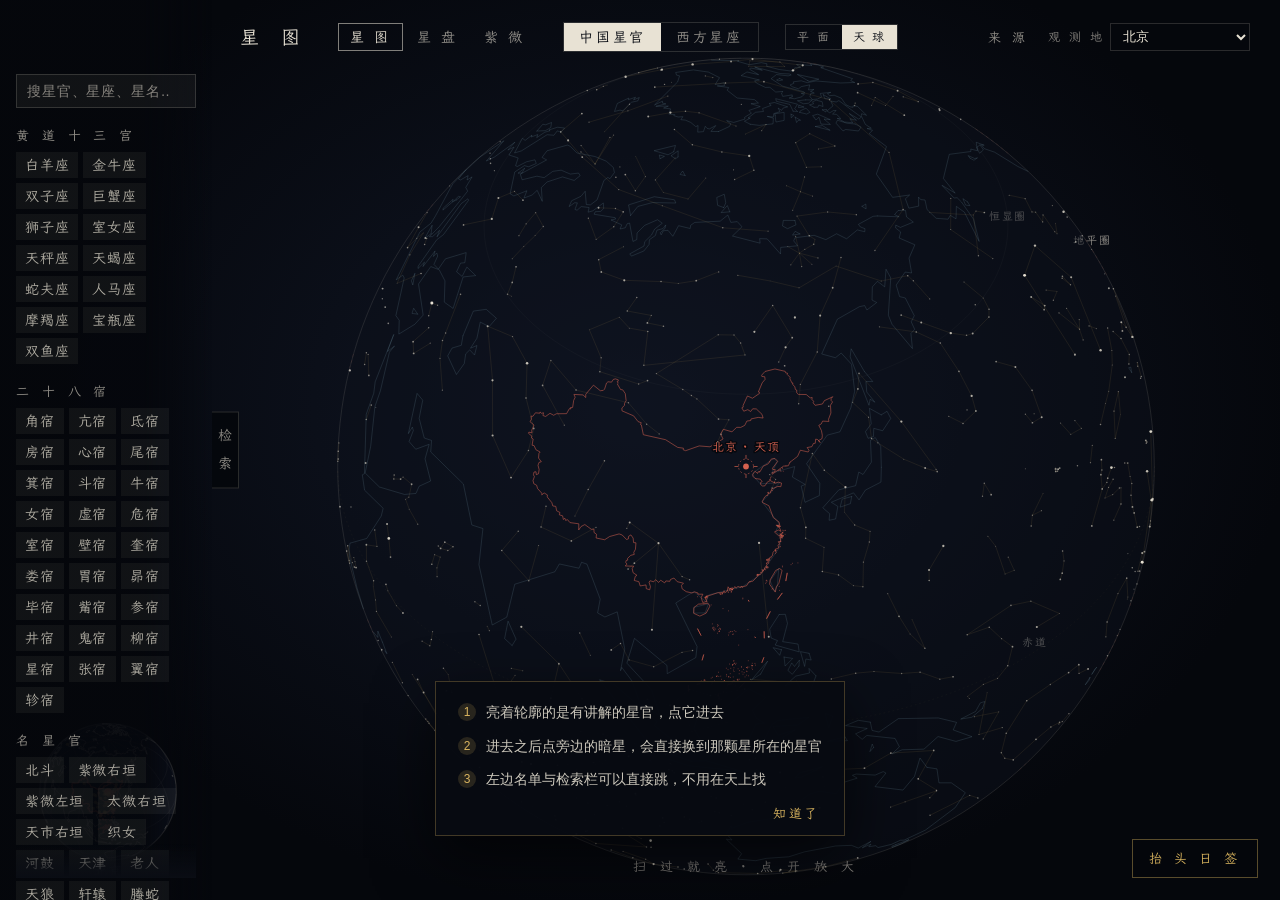
==== web/index.html @ 84e4d6f9 "feat: 天球缩进后可拖着转、扫过就亮、居中、滚动到头看得出来、生辰两页共用 七条反馈，逐条说改了什么、量到了什么。  一、缩进之后拖不动球。 上一版缩进后拖动只平移 viewBox，而球是有边的：" ====
<meta charset="utf-8">
<html lang="zh-Hans">
<meta name="viewport" content="width=device-width,initial-scale=1">
<meta name="description" content="三百零八个中国星官、八十八个西方星座，同一片星空的两种读法。每一官每一座都附考据过的来历，可按观测地筛选。">
<meta name="theme-color" content="#05070c">
<meta property="og:title" content="星图 · 中国星官与西方星座">
<meta property="og:description" content="三百零八个中国星官、八十八个西方星座，同一片星空的两种读法。每一官每一座都附考据过的来历，可按观测地筛选。">
<meta property="og:type" content="website">
<meta property="og:image" content="https://hoongyu.github.io/xingtu/card.png">
<meta name="twitter:card" content="summary_large_image">
<title>星图 · 中国星官</title>
<link rel="stylesheet" href="engine.css?v=c5766704">
<div id="bar">
  <div id="title">星 图</div>
  <!-- 概念星图暂时从导航里撤下（页面与数据都还在，web/concept.html）。
     要放回来：在下面这行 nav 里加回
     <a href="concept.html">概 念</a> —— 就这一处，别的什么都不用动。 -->
<div id="nav"><a href="index.html" class="cur">星 图</a><a href="astro.html">星 盘</a><a href="ziwei.html">紫 微</a></div>
  <div class="seg"></div>
  <div id="where">
    <span id="lost"></span>
    <div id="srcbtn">来 源</div>
    <select id="site"></select>
  </div>
</div>

<aside id="rail" class="scrollend">
  <input id="q" type="search" placeholder="搜星官、星座、星名…" autocomplete="off" spellcheck="false">
  <div id="hits"></div>
  <div id="secs"></div>
</aside>
<div id="railtoggle">检 索</div>

<div id="back"></div>
<div id="src"><div class="box"><div id="srcclose">关</div><h3>来 源 与 授 权</h3><div id="srcbody"></div></div></div>
<svg id="sky"></svg>
<div id="tip"></div>
<div id="card"></div>
<div id="hint">扫 过 就 亮 · 点 开 放 大</div>

<div id="panel">
  <div id="close">关</div>
  <div class="top"><h2 id="pn"></h2><span class="py" id="pp"></span><span class="en" id="pe"></span></div>
  <div class="facts" id="pf"></div>
  <p id="pt"></p>
</div>

<script type="module">
import { mount } from './engine.js?v=65e81b0f';
import { CFG } from './sky.config.js?v=734645ff';
mount(CFG);
</script>
---- web/engine.css ----
/* 告诉浏览器这几页本来就是暗的，别再自动加一层「强制深色」。
   安卓 Chrome 与部分内置浏览器在系统夜间模式下会去反转页面颜色，
   碰上本来就是深底的页面，反出来的是一片糊。声明了它就不插手。 */
:root{
  color-scheme:dark;
  --void:#0a0d14;
  --void-deep:#05070c;
  --ink:#e8e2d4;
  /* 对比度实测过（相对 #05070c 底）：
       --ink        15.60:1
       --ink-dim     6.24:1   次要正文
       --ink-quiet   4.92:1   标签、单位这类三级信息
       --ink-faint   1.40:1   **只能描边，不能当字**
     旧的 --ink-dim 是 .42，只有 3.35:1；更糟的是 --ink-faint 被当文字
     用在十五处，包括脚注与整段说明 —— 那不是「淡」，是看不见。
     反馈原话是「夜间模式很多字看不清」，查下来根本不分白天黑夜。 */
  --ink-dim:rgba(232,226,212,.62);
  --ink-quiet:rgba(232,226,212,.54);
  --ink-faint:rgba(232,226,212,.16);
  --zhu:#d4614f;
  --gold:#d9b45f;
  /* 楷体放在末位兜底。Mac 有 Songti SC、Windows 有 SimSun 的话，
     浏览器根本不会去下这份 woff2 —— 只有前面都没命中时才下载。
     救的是安卓：那上头往往一个中文衬线体都没有，会退到默认无衬线，
     古风感当场没了。紫微那页则把它放在首位，因为那页要的就是楷。 */
  --song:"Songti SC","SimSun","Noto Serif CJK SC","LXGW WenKai Subset",serif;
  --hei:"PingFang SC","Microsoft YaHei","Noto Sans SC",sans-serif;
  --kai:"LXGW WenKai Subset","Kaiti SC","KaiTi","STKaiti",serif;
  --ease:cubic-bezier(.22,.92,.24,1);
}
*{box-sizing:border-box;margin:0;padding:0}
/* 霞鹜文楷，SIL OFL 授权，已裁到只剩本站用到的 2207 个字符（480 KB，
   源字体的 1.9%）。swap：字还没到时先用系统字显示，别让文字空着。 */
@font-face{
  font-family:"LXGW WenKai Subset";
  src:url('./wenkai-subset.woff2?v=c52773fa') format('woff2');
  font-weight:400;font-style:normal;font-display:swap;
}

html,body{height:100%;overflow:hidden}
body{
  background:var(--void-deep);color:var(--ink);font-family:var(--hei);
  background-image:radial-gradient(ellipse at 50% 45%,#111726 0%,#05070c 72%);
}
#sky{display:block;width:100vw;height:100vh;cursor:grab}
#sky.zoomed{cursor:default}

/* ── 星点 ───────────────────────────────────────── */
/* 亮度写在 --o 上。以前这条只由 @keyframes tw 消费，等于「不闪的星
   就没有亮度」—— 现在只有最亮的两百多颗在闪，其余的必须在这里拿到
   自己的亮度，否则会齐刷刷全亮成一片。 */
.star{fill:var(--ink);opacity:var(--o,1);transition:fill .5s ease}
.star.twinkle{animation:tw var(--dur) ease-in-out infinite;animation-delay:var(--del)}
@keyframes tw{
  0%,100%{opacity:var(--o)}
  50%    {opacity:calc(var(--o) * .38)}
}
.hit{fill:transparent;cursor:pointer}

/* ── 连线：三种状态 ─────────────────────────────
   静默（有讲解的星官常驻一道极淡轮廓，各自错相位缓慢呼吸）、
   悬停（整组亮起并加快闪动）、点开（逐段生长）。
   dashoffset 默认 0：只有要播生长动画时才由 .armed 拉回起点，
   否则轮廓被 dash 遮掉，全天图上什么都看不见。
   下面三条的先后顺序就是优先级，别调换。 */
.link{
  fill:none;stroke:var(--gold);stroke-width:.9;stroke-linecap:round;
  stroke-linejoin:round;opacity:0;
  stroke-dasharray:var(--len);stroke-dashoffset:0;
}
.link.lore{
  opacity:var(--rest);
  animation-name:breathe;animation-duration:var(--bdur);
  animation-timing-function:ease-in-out;animation-delay:var(--bdel);
  animation-iteration-count:infinite;
}
@keyframes breathe{
  0%,100%{opacity:calc(var(--rest) * .42)}
  50%    {opacity:var(--rest)}
}
.link.lit{
  stroke-width:1.25;
  animation-name:pulse;animation-duration:1.05s;animation-delay:0s;
  animation-timing-function:ease-in-out;animation-iteration-count:infinite;
}
@keyframes pulse{
  0%,100%{opacity:.38}
  50%    {opacity:.95}
}
.link.armed{stroke-dashoffset:var(--len);animation-name:none}
.link.draw{
  opacity:.85;animation-name:none;
  transition:stroke-dashoffset var(--grow) var(--ease) var(--wait),opacity .3s ease var(--wait);
  stroke-dashoffset:0;
}
/* 悬停命中：一条透明粗线盖住整组折线，比逐点找近星可靠得多 */
.linkhit{
  fill:none;stroke:transparent;stroke-width:11;pointer-events:stroke;cursor:pointer;
  stroke-linecap:round;stroke-linejoin:round;   /* 默认 butt 端帽会漏掉折线首尾那一点 */
}

/* 星官被选中时，成员星点亮 */
.star.member{fill:var(--gold)}
.star.dimmed{opacity:.16 !important;animation:none}   /* 要能被看见并点中，才谈得上「点旁边的星跳过去」 */
.link.other{opacity:0 !important}

/* ── 星座插画 ───────────────────────────────────
   插画自带三颗锚星的像素坐标，三对「像素↔星位」定一个仿射变换，
   所以它跟星点的咬合是算出来的，不是摆出来的。
   高斯模糊走天球单位，于是越放大光晕越柔。*/
.fig{opacity:0;transition:opacity .9s var(--ease);pointer-events:none}
.fig.on{opacity:1}

/* ── 规（恒显圈 / 赤道 / 外规）─────────────────── */
.gui{fill:none;stroke:var(--ink-faint);stroke-width:.6}
.gui.equator{stroke:rgba(217,180,95,.22);stroke-dasharray:3 5}
.gui.horizon{stroke:rgba(201,80,63,.34);stroke-width:.9}
/* 图上的文字一律 calc(Npx * var(--sfs))：--sfs 由 engine.js 在每次
   viewBox 变化时写入，等于当前缩放的倒数，所以屏幕上的字号恒定。
   缺省 2.2 是全天图那一档的值，脚本还没跑时不至于小得看不见。 */
.gui-label{
  font-family:var(--song);font-size:calc(11px * var(--sfs,2.2));
  fill:var(--ink-dim);letter-spacing:.16em;
}

/* ── 星官名 ─────────────────────────────────────── */
.gname{
  font-family:var(--song);font-size:calc(14px * var(--sfs,2.2));
  fill:var(--ink);opacity:0;pointer-events:none;
  transition:opacity .55s ease;letter-spacing:.14em;
}
.gname.lit{opacity:.85}
/* 只有显出来的名字才接收鼠标，否则会被满屏不可见的文字误触 */
.gname.show{opacity:.92;pointer-events:auto;cursor:help}

/* ── 讲解面板 ───────────────────────────────────── */
#panel{
  position:fixed;left:0;right:0;bottom:0;padding:26px 30px 30px;
  background:linear-gradient(to top,rgba(5,7,12,.97) 55%,transparent);
  transform:translateY(101%);transition:transform .68s var(--ease);
  pointer-events:none;
}
#panel.show{transform:translateY(0);pointer-events:auto}
#panel .top{display:flex;align-items:baseline;gap:14px;flex-wrap:wrap;margin-bottom:12px}
#panel h2{font-family:var(--song);font-size:33px;font-weight:400;letter-spacing:.2em}
#panel .py{font-size:12.5px;color:var(--ink-dim);letter-spacing:.24em}
#panel .en{font-size:13.5px;color:var(--ink-dim);font-style:italic}
#panel .facts{display:flex;gap:22px;flex-wrap:wrap;font-size:13px;color:var(--ink-dim);margin-bottom:14px}
#panel .facts b{color:var(--gold);font-weight:500;font-variant-numeric:tabular-nums}
#panel p{font-size:15.5px;line-height:2;max-width:62ch;color:rgba(232,226,212,.86)}
#panel .todo{color:var(--ink-dim);font-style:italic}
#close{
  position:absolute;right:30px;top:26px;font-family:var(--song);font-size:13.5px;
  letter-spacing:.28em;color:var(--zhu);cursor:pointer;
  transition:transform .35s var(--ease)
}
#close:hover{transform:scale(1.12)}

/* ── 后退键 ─────────────────────────────────────
   右上角那个「关」太轻，点进去之后需要一个一眼看得见的出口。
   位置跟着检索栏收放走，不然会被压在栏底下。 */
#back{
  position:fixed;top:72px;left:32px;z-index:32;
  font-family:var(--song);font-size:14.5px;letter-spacing:.2em;
  color:var(--gold);background:rgba(5,7,12,.92);
  border:1px solid rgba(217,180,95,.42);padding:9px 17px;cursor:pointer;
  opacity:0;transform:translateX(-14px);pointer-events:none;
  transition:opacity .42s var(--ease),transform .42s var(--ease),
             background .25s ease,color .25s ease,left .5s var(--ease);
}
body:not(.rail-off) #back{left:244px}
body.open #back{opacity:1;transform:translateX(0);pointer-events:auto}
#back:hover{background:var(--gold);color:var(--void);border-color:var(--gold)}

/* ── 单星悬停卡 ─────────────────────────────────── */
#tip{
  position:fixed;z-index:40;pointer-events:none;opacity:0;
  transform:translate(-50%,-136%);transition:opacity .16s ease;
  background:rgba(10,13,20,.95);border:1px solid rgba(232,226,212,.14);
  padding:10px 14px;font-size:12.5px;line-height:1.9;min-width:150px;
  box-shadow:0 12px 40px rgba(0,0,0,.6);
}
#tip.on{opacity:1}
#tip .nm{font-family:var(--song);font-size:16.5px;letter-spacing:.1em;margin-bottom:5px}
#tip .k{color:var(--ink-dim);letter-spacing:.08em}
#tip .v{float:right;margin-left:20px;font-variant-numeric:tabular-nums;color:var(--gold)}
#tip .warn{color:var(--zhu);margin-top:5px;font-size:12px;letter-spacing:.06em}
#tip .note{color:rgba(232,226,212,.72);margin-top:8px;font-size:13px;
  line-height:1.8;max-width:250px;letter-spacing:.02em;
  border-top:1px solid rgba(232,226,212,.1);padding-top:7px}

/* ── 星官悬停卡：名字 + 一句来历 + 缩略图 ────────── */
#card{
  position:fixed;z-index:45;pointer-events:none;opacity:0;
  transform:translate(-50%,-116%);transition:opacity .18s ease;
  background:rgba(10,13,20,.96);border:1px solid rgba(217,180,95,.24);
  padding:13px 16px 14px;width:296px;
  box-shadow:0 14px 46px rgba(0,0,0,.66);
}
#card.on{opacity:1}
#card .hd{display:flex;align-items:center;gap:12px;margin-bottom:9px}
#card .mini{flex:none;width:54px;height:54px}
#card .mini path{fill:none;stroke:var(--gold);stroke-width:1.3;opacity:.9;
  stroke-linecap:round;stroke-linejoin:round}
#card .mini circle{fill:var(--ink)}
#card .cn{font-family:var(--song);font-size:20px;letter-spacing:.12em;line-height:1.3}
#card .ce{font-size:12px;color:var(--ink-dim);letter-spacing:.12em;margin-top:4px}
#card .cb{font-size:13.5px;line-height:1.9;color:rgba(232,226,212,.82)}
#card .cb.todo{color:var(--ink-dim);font-style:italic}

/* ── 左侧检索栏 ─────────────────────────────────── */
#rail{
  position:fixed;left:0;top:0;bottom:0;width:212px;z-index:30;
  background:linear-gradient(to right,rgba(5,7,12,.94) 68%,rgba(5,7,12,0));
  padding:74px 16px 22px;overflow-y:auto;overscroll-behavior:contain;
  transition:transform .5s var(--ease);
  scrollbar-width:thin;scrollbar-color:rgba(232,226,212,.16) transparent;
}
#rail::-webkit-scrollbar{width:5px}
#rail::-webkit-scrollbar-thumb{background:rgba(232,226,212,.16)}
body.rail-off #rail{transform:translateX(-100%)}
#railtoggle{
  position:fixed;left:0;top:50%;z-index:31;transform:translateY(-50%);
  writing-mode:vertical-rl;font-family:var(--song);font-size:13.5px;
  letter-spacing:.34em;color:var(--ink-dim);background:rgba(5,7,12,.9);
  border:1px solid var(--ink-faint);border-left:none;padding:14px 5px;
  cursor:pointer;transition:color .3s ease,left .5s var(--ease);
}
#railtoggle:hover{color:var(--gold)}
body:not(.rail-off) #railtoggle{left:212px}

#q{
  width:100%;background:rgba(232,226,212,.05);border:1px solid var(--ink-faint);
  color:var(--ink);font-family:var(--hei);font-size:14px;padding:8px 10px;
  letter-spacing:.06em;outline:none;transition:border-color .3s ease;
}
#q:focus{border-color:rgba(217,180,95,.5)}
#q::placeholder{color:var(--ink-quiet)}

.railsec{margin-top:20px}
.railsec h3{
  font-family:var(--song);font-size:13px;font-weight:400;letter-spacing:.3em;
  color:var(--ink-dim);margin-bottom:9px;
}
.chips{display:flex;flex-wrap:wrap;gap:5px}
.chip{
  font-family:var(--song);font-size:13.5px;letter-spacing:.06em;
  color:rgba(232,226,212,.74);background:rgba(232,226,212,.05);
  border:1px solid transparent;padding:4px 8px;cursor:pointer;
  transition:color .22s ease,background .22s ease,border-color .22s ease;
}
.chip:hover{color:var(--void);background:var(--gold);border-color:var(--gold)}
.chip.cur{color:var(--gold);border-color:rgba(217,180,95,.45)}

#hits{margin-top:12px}
#hits .hit-row{
  display:flex;align-items:baseline;gap:8px;padding:6px 8px;cursor:pointer;
  border-left:2px solid transparent;transition:background .2s ease,border-color .2s ease;
}
#hits .hit-row:hover,#hits .hit-row.sel{background:rgba(232,226,212,.07);border-left-color:var(--gold)}
#hits .hn{font-family:var(--song);font-size:15px;letter-spacing:.06em}
#hits .hm{font-size:12px;color:var(--ink-dim);letter-spacing:.1em;margin-left:auto}
#hits .hw{font-size:12px;color:var(--ink-dim)}
#hits .none{font-size:13px;color:var(--ink-dim);padding:8px;font-style:italic}

/* ── 页间导航 ───────────────────────────────────── */
#nav{display:flex;gap:2px;margin-left:4px}
#nav a{
  font-family:var(--song);font-size:13.5px;letter-spacing:.2em;
  color:var(--ink-dim);text-decoration:none;padding:5px 11px;
  border:1px solid transparent;transition:color .3s ease,border-color .3s ease;
}
#nav a:hover{color:var(--gold)}
#nav a.cur{color:var(--ink);border-color:var(--ink-quiet)}

/* ── 来源面板 ───────────────────────────────────
   不是装饰。Free Art License 第 2.2 条要求分发时署名并指明原件出处，
   CC BY / CC BY-SA 同样要求署名。这一层是履行义务的地方，别删。 */
#srcbtn{
  font-family:var(--song);font-size:12.5px;letter-spacing:.24em;
  color:var(--ink-dim);cursor:pointer;padding:5px 9px;
  border:1px solid transparent;transition:color .3s ease,border-color .3s ease;
}
#srcbtn:hover{color:var(--gold);border-color:rgba(217,180,95,.35)}
#src{
  position:fixed;inset:0;z-index:60;display:flex;align-items:center;
  justify-content:center;background:rgba(3,5,9,.82);
  opacity:0;pointer-events:none;transition:opacity .35s var(--ease);
}
#src.on{opacity:1;pointer-events:auto}
#src .box{
  background:#080b12;border:1px solid rgba(232,226,212,.14);
  max-width:640px;max-height:82vh;overflow-y:auto;padding:34px 38px 30px;
  transform:translateY(14px);transition:transform .35s var(--ease);
  box-shadow:0 30px 90px rgba(0,0,0,.7);
}
#src.on .box{transform:translateY(0)}
#src h3{
  font-family:var(--song);font-size:19px;font-weight:400;letter-spacing:.28em;
  margin-bottom:18px;color:var(--ink);
}
#src h4{
  font-family:var(--song);font-size:14px;font-weight:400;letter-spacing:.2em;
  color:var(--gold);margin:18px 0 6px;
}
#src p{font-size:14px;line-height:1.95;color:rgba(232,226,212,.78);margin-bottom:8px}
#src a{color:var(--gold);text-decoration:none;border-bottom:1px solid rgba(217,180,95,.3)}
#src a:hover{border-bottom-color:var(--gold)}
#src .fine{font-size:13px;color:var(--ink-dim);line-height:1.9;margin-top:16px}
#srcclose{
  position:absolute;right:26px;top:22px;font-family:var(--song);font-size:13.5px;
  letter-spacing:.28em;color:var(--zhu);cursor:pointer;
}

/* ── 顶部控制 ───────────────────────────────────── */
#bar{
  position:fixed;top:0;left:0;right:0;padding:22px 30px;display:flex;
  transition:padding-left .5s var(--ease);
  align-items:center;gap:26px;pointer-events:none;
}
#bar>*{pointer-events:auto}
#title{font-family:var(--song);font-size:19px;letter-spacing:.4em}
.seg{display:flex;border:1px solid var(--ink-faint)}
.seg button{
  background:none;border:none;color:var(--ink-dim);font-family:var(--song);
  font-size:13.5px;letter-spacing:.2em;padding:6px 15px;cursor:pointer;
  transition:color .3s ease,background .3s ease;
}
.seg button.on{color:var(--void);background:var(--ink)}
#where{
  margin-left:auto;font-size:12.5px;color:var(--ink-dim);letter-spacing:.1em;
  display:flex;align-items:center;gap:10px;
}
/* ── 日签 ─────────────────────────────────────────
   入口摆在右下角，跟左下角的小地球对称。卡本身是 canvas 画的
   （card.js），这里只管遮罩与那张图 —— 图必须是 <img>，
   微信里长按 canvas 存不下来，长按 img 可以。 */
#dailybtn{
  position:fixed;right:22px;bottom:22px;z-index:31;cursor:pointer;
  font-family:var(--song);font-size:13px;letter-spacing:.28em;
  color:var(--gold);background:rgba(5,7,12,.9);
  border:1px solid rgba(217,180,95,.4);padding:11px 16px;
  transition:background .25s ease,color .25s ease;
}
#dailybtn:hover{background:var(--gold);color:var(--void)}
#cardbox{
  position:fixed;inset:0;z-index:70;display:none;
  background:rgba(3,5,9,.93);overflow-y:auto;
  padding:34px 18px calc(34px + env(safe-area-inset-bottom));
}
#cardbox.on{display:block}
.cbin{max-width:460px;margin:0 auto;position:relative}
.cbin h3{font-family:var(--song);font-size:15px;letter-spacing:.34em;
  color:var(--gold);text-align:center;margin-bottom:18px}
#cardclose{position:absolute;right:0;top:-6px;font-family:var(--song);
  font-size:14px;letter-spacing:.28em;color:var(--zhu);cursor:pointer;padding:4px 8px}
.cardimg{display:block;width:100%;height:auto;box-shadow:0 18px 60px rgba(0,0,0,.7)}

/* 生辰旁边那个「忘 掉」。存着才出现 —— 没存过就不该有这个字，
   它一出现就等于在说「这儿记了东西」。 */
.forget{background:none;border:1px solid rgba(201,80,63,.5);color:var(--zhu);
  font-family:var(--song);font-size:11px;letter-spacing:.2em;
  padding:3px 9px 3px 12px;margin-left:10px;cursor:pointer;vertical-align:middle}
.forget:hover{background:rgba(201,80,63,.14)}

/* ── 滚到头了没有 ────────────────────────────────
   两端各一道渐隐，只在**那个方向还有内容**时才画。
   用 ::before/::after 贴在滚动容器上（sticky 才跟得住滚动），
   不用 mask-image —— mask 会把内容本身也吃掉一截，
   而这里要的是「上面还压着东西」的感觉，不是把字擦淡。 */
.scrollend{position:relative}
.scrollend::before,.scrollend::after{
  content:'';position:sticky;left:0;display:block;height:34px;
  pointer-events:none;opacity:0;transition:opacity .22s ease;z-index:2;
}
.scrollend::before{top:0;margin-bottom:-34px;
  background:linear-gradient(to bottom,var(--void),transparent)}
.scrollend::after{bottom:0;margin-top:-34px;
  background:linear-gradient(to top,var(--void),transparent)}
.scrollend.more-up::before,.scrollend.more-down::after{opacity:1}

/* ── 拨时刻 ───────────────────────────────────────
   卡有两副面孔：拖的时候是 canvas（重画一次两毫秒，跟得上手），
   停下来换成 <img>（微信里存图靠长按图片，canvas 长按不出菜单）。
   两者同一个长宽比，所以直接换 display，版面不跳。 */
.cardwrap{position:relative}
.cardwrap .cardlive{display:none;width:100%;height:auto;
  box-shadow:0 18px 60px rgba(0,0,0,.7)}
.cardwrap.live .cardlive{display:block}
.cardwrap.live .cardimg{display:none}

.cardaxis{margin-top:14px}
.cardrng{-webkit-appearance:none;appearance:none;display:block;width:100%;
  height:26px;background:transparent;cursor:pointer}
.cardrng:focus-visible{outline:1px solid var(--gold);outline-offset:4px}
.cardrng::-webkit-slider-runnable-track{height:1px;background:rgba(232,226,212,.28)}
.cardrng::-moz-range-track{height:1px;background:rgba(232,226,212,.28)}
/* 拇指做成一枚小方印，跟卡上那枚朱印同一个语言，不用圆钮 */
.cardrng::-webkit-slider-thumb{-webkit-appearance:none;appearance:none;
  width:13px;height:13px;margin-top:-6px;background:var(--gold);
  border:none;border-radius:0;transform:rotate(45deg)}
.cardrng::-moz-range-thumb{width:13px;height:13px;background:var(--gold);
  border:none;border-radius:0}
.cardmark{display:flex;align-items:baseline;justify-content:space-between;
  gap:12px;margin-top:2px;min-height:20px}
.cardmark .cm{font-family:var(--song);font-size:13px;letter-spacing:.16em;
  color:var(--ink-dim)}
.cmhome{background:none;border:none;padding:0;cursor:pointer;
  font-family:var(--song);font-size:12px;letter-spacing:.2em;color:var(--gold)}
.cmhome[hidden]{display:none}

.cardbar{display:flex;align-items:center;gap:14px;margin-top:16px;justify-content:center}
.cardsave{font-family:var(--song);font-size:14px;letter-spacing:.3em;
  color:var(--void);background:var(--gold);padding:11px 26px;text-decoration:none}
.cardtip{font-size:12px;color:var(--ink-quiet)}
#cardwait{text-align:center;color:var(--ink-dim);font-size:14px;padding:60px 0;
  font-family:var(--song);letter-spacing:.2em}
@media (max-width:820px){
  #dailybtn{right:12px;bottom:calc(66px + env(safe-area-inset-bottom));font-size:13px}
}

/* ── 小地球 ───────────────────────────────────────
   天球回答「你头顶上是什么」，它回答「你站在哪」。
   只在天球模式下出现，摆在左下角，不挡盘面。 */
#earth{
  position:fixed;left:22px;bottom:22px;width:172px;height:172px;
  z-index:12;display:none;pointer-events:none;
}
body.sphere #earth{display:block}
/* 拖动时不压暗：它现在正是要看的那样东西 */
body.spinning #earth{opacity:1}
.eball{fill:rgba(18,26,42,.72);stroke:none}
.egrat{fill:none;stroke:rgba(232,226,212,.13);stroke-width:.7}
.ecoast{fill:none;stroke:rgba(232,226,212,.42);stroke-width:.9;
  stroke-linejoin:round;stroke-linecap:round}
.espot{fill:rgba(217,180,95,.5)}
.ehere{fill:var(--zhu)}
.ehalo{fill:none;stroke:var(--zhu);stroke-width:1;opacity:.6}
.elimb{fill:none;stroke:rgba(232,226,212,.28);stroke-width:1}
.elabel{font-family:var(--song);font-size:13px;fill:var(--ink-dim);
  text-anchor:middle;letter-spacing:.1em}
@media (max-width:820px){
  #earth{width:118px;height:118px;left:12px;
    bottom:calc(62px + env(safe-area-inset-bottom))}
}

/* ── 地影：天球上那层地 ───────────────────────────
   跟星点刻意分开：星与星官是金的实线，这一层是青灰的细线，
   中国疆域走朱色，十二州是朱点带名。
   一眼分得出上面那层是天、底下那层是地。 */
.skland{fill:none;stroke:rgba(126,166,182,.34);stroke-width:.9;
  stroke-linejoin:round;stroke-linecap:round;pointer-events:none}
.skchina{fill:none;stroke:rgba(212,97,79,.62);stroke-width:1.5;
  stroke-linejoin:round;stroke-linecap:round;pointer-events:none}
/* 小地球上的中国疆域，同一套颜色 */
.echina{fill:none;stroke:rgba(212,97,79,.8);stroke-width:1.1;
  stroke-linejoin:round;stroke-linecap:round}

/* 天顶标记。球面模式下它永远在正中 —— 球就是绕着它转的。 */
.zenith circle,.zenith line{fill:none;stroke:var(--zhu);stroke-width:1.2}
.zenith circle:first-child{fill:var(--zhu);stroke:none}
.zenith .zring{stroke-dasharray:3 4;opacity:.8}
.zenith .zlabel{
  font-family:var(--song);font-size:calc(12px * var(--sfs,2.2));
  fill:var(--zhu);text-anchor:middle;letter-spacing:.1em;
  paint-order:stroke;stroke:rgba(5,7,12,.85);stroke-width:calc(3px * var(--sfs,2.2));
}
/* 地平圈：那座城此刻真正的「看得见到此为止」，跟外规不是一回事 */
.gui.zenring{stroke:rgba(212,97,79,.42);stroke-dasharray:6 5;fill:none}

/* ── 平面／天球 ───────────────────────────────────
   拖动时盖上去的那张 canvas。它只在拖的那几百毫秒里存在感 ——
   松手就换回 SVG，交互（点、悬停、名字）全在 SVG 那边。 */
#spin{
  position:fixed;inset:0;z-index:1;display:none;pointer-events:none;
}
body.spinning #spin{display:block}
body.spinning #sky{visibility:hidden}
/* touch-action 必须关掉，否则手机上一拖是页面在滚，不是图在动 ——
   pointermove 收得到事件，但浏览器已经把它当成滚动手势接管了。 */
#sky.zoomed{cursor:grab;touch-action:none}
body.sphere #sky{touch-action:none}
body.panning #sky.zoomed{cursor:grabbing}
body.sphere #sky{cursor:grab}
body.sphere.spinning #sky{cursor:grabbing}
/* 球的边缘：不是天上的圈，是「这个球到此为止」，所以比三规更淡 */
.gui.limb{fill:rgba(12,16,26,.5);stroke:rgba(232,226,212,.20);stroke-width:1}
.viewseg{margin-right:2px}
.viewseg button{font-size:12px;padding:5px 11px;letter-spacing:.16em}

.sitelab{font-family:var(--song);font-size:12px;letter-spacing:.2em;
  color:var(--ink-quiet);margin-right:-4px}
#where select{
  background:none;border:1px solid var(--ink-faint);color:var(--ink);
  font-family:var(--hei);font-size:12.5px;padding:5px 8px;cursor:pointer;
}
#where select option{background:#0a0d14}
#hint{
  position:fixed;left:0;right:0;bottom:26px;text-align:center;
  font-family:var(--song);font-size:12.5px;letter-spacing:.36em;color:var(--ink-quiet);
  transition:opacity .4s ease;pointer-events:none;
}
body:not(.rail-off) #bar{padding-left:240px}
body:not(.rail-off) #panel{padding-left:242px}
body:not(.rail-off) #hint{padding-left:212px}
#panel,#hint{transition:padding-left .5s var(--ease)}
body.open #hint{opacity:0}

/* ══ 手机 ══════════════════════════════════════════
   桌面版整套是「鼠标 + 宽屏」的假设：侧栏 212px 推开正文、
   顶栏一行排开、提示卡跟着指针走。这三条在 375px 上全不成立 ——
   实测侧栏占屏 57%，顶栏内容 692px 溢出到屏外（「来源」按钮
   落在 x=589，够不着），提示卡出现在手指底下自己挡自己。

   所以这一层不是「缩小一点」，是换一套摆法：
   侧栏改成默认收起的浮层，控制键沉到拇指够得着的底部，
   提示卡钉在屏幕下沿而不是跟手指。 */
@media (max-width: 820px){
  /* 手机浏览器的地址栏会吃掉 vh。dvh 跟着可视区变。 */
  #sky{height:100dvh}

  /* 侧栏改浮层：不再推开正文，盖上去，外面点一下就收 */
  #rail{
    width:min(300px,84vw);padding:64px 16px calc(22px + env(safe-area-inset-bottom));
    background:rgba(5,7,12,.97);border-right:1px solid rgba(232,226,212,.1);
    box-shadow:14px 0 40px rgba(0,0,0,.5);
  }
  body:not(.rail-off)::before{
    content:'';position:fixed;inset:0;z-index:29;background:rgba(3,5,9,.55);
  }
  /* 浮层不推正文，那些让位的内边距全部取消 */
  body:not(.rail-off) #bar,
  body:not(.rail-off) #panel,
  body:not(.rail-off) #hint{padding-left:14px}
  body:not(.rail-off) #back{left:12px}
  body:not(.rail-off) #railtoggle{left:12px}

  /* 控制键沉到底部。竖排小条在手机上又难认又难点，改成横排方块，
     高度按 44px 走 —— 那是拇指点得准的下限。 */
  #railtoggle{
    left:12px;bottom:calc(14px + env(safe-area-inset-bottom));top:auto;
    transform:none;writing-mode:horizontal-tb;letter-spacing:.2em;
    font-size:13.5px;padding:12px 16px;border-left:1px solid var(--ink-faint);
    z-index:32;background:rgba(5,7,12,.94);
  }

  /* 顶栏：允许换行，把字号和间距压到能塞进 375px */
  #bar{padding:12px 14px;gap:7px 10px;flex-wrap:wrap}
  #title{font-size:15.5px;letter-spacing:.24em}
  #nav{margin-left:0;gap:1px}
  #nav a{font-size:12.5px;padding:4px 8px;letter-spacing:.12em}
  .seg button{font-size:12.5px;padding:5px 10px;letter-spacing:.12em}
  #where{gap:6px;font-size:12px}
  #srcbtn{font-size:12px;padding:5px 8px;letter-spacing:.16em;
    border-color:var(--ink-quiet)}

  /* 后退键：桌面在左上，手机上挪到顶栏底下，别压着标题 */
  #back{top:auto;bottom:calc(70px + env(safe-area-inset-bottom));left:12px;
    font-size:13.5px;padding:11px 15px}

  /* 详情抽屉：限高并可滚，否则长词条会顶满整屏没法退出 */
  /* 限高 52dvh 而不是更高：抽屉是从底下升上来的，太高会把刚点开的
     星官整个盖住 —— 讲解和被讲解的东西得同屏。长词条在里面滚。 */
  #panel{
    padding:18px 16px calc(24px + env(safe-area-inset-bottom));
    max-height:52dvh;overflow-y:auto;overscroll-behavior:contain;
  }
  #panel h2{font-size:24px;letter-spacing:.14em}
  #panel p{font-size:15px;line-height:1.9}
  #panel .facts{gap:12px}
  #close{right:14px;top:14px;padding:4px 6px}

  /* 提示语让开底部那排键 */
  #hint{bottom:calc(72px + env(safe-area-inset-bottom));font-size:12px;
    letter-spacing:.2em;padding:0 12px}

  /* 来源面板铺满 —— 手机上居中小窗只会两边留白、中间挤 */
  #src .box{
    width:100%;max-width:none;height:100dvh;max-height:none;
    padding:56px 18px calc(24px + env(safe-area-inset-bottom));border:none;
  }
  #srcclose{right:18px;top:16px;padding:6px 8px}
  #src h3{font-size:16.5px;letter-spacing:.2em}
  #src p{font-size:13.5px}

  /* 命中区放大。总览态整张天图缩到 0.241 倍，星的命中圈直径只剩 2.4px、
     星官的命中条只剩 2.6px —— 手指根本够不着。放大到下面这个量，
     总览态约 7px、点进星官后约 32px。
     没敢再放大是因为 308 个星官在 1558 单位的天上平均只隔 77 单位，
     命中条太肥会串台，点甲亮乙比点不中更糟。
     手机上总览态的主路径本来也是检索与名单，直接戳是补充。 */
  .linkhit{stroke-width:30}
  .hit{r:9px}

  /* 点得中：chip 与检索结果行都按最小 32px 走 */
  .chip{padding:7px 11px;font-size:14px}
  #hits .hit-row{padding:9px 8px}
  #q{font-size:18px;padding:10px}   /* iOS 上 <16px 会触发聚焦缩放 */
}

/* ══ 触摸设备 ══════════════════════════════════════
   跟屏幕宽度分开写：手指没有「悬停」这个状态。
   桌面版让提示卡跟着指针，手指上照搬的结果是卡片出现在手指底下、
   自己挡住自己要看的东西。这里改成钉在屏幕下沿。
   （JS 那边配一个「点空白处收起」，因为 mouseleave 在触摸上不来。）*/
@media (hover: none){
  #tip,#card{
    left:12px !important;right:12px !important;
    top:auto !important;bottom:calc(14px + env(safe-area-inset-bottom)) !important;
    transform:none !important;max-width:none;width:auto;
  }
  #tip{min-width:0}
  /* 详情抽屉一开就收掉提示卡，两个都贴底会打架 */
  body.open #tip,body.open #card{opacity:0 !important;pointer-events:none}
  /* 悬停态在触摸上会「粘住」，一律关掉 */
  .chip:hover{color:rgba(232,226,212,.74);background:rgba(232,226,212,.05);
    border-color:transparent}
  #nav a:hover{color:var(--ink-dim)}
}

/* ── 点进去之后的引导 ─────────────────────────────
   常驻在面板底部。原来底部那行提示在 body.open 时被整个隐掉，
   点进星官之后一条引导都不剩 —— 而「点旁边的暗星会跳过去」
   这种事没人猜得到。放面板里，因为点进去之后眼睛就在面板上。 */
#pguide{
  margin-top:16px;padding-top:11px;
  border-top:1px solid rgba(232,226,212,.09);
  font-size:12.5px;line-height:1.9;color:var(--ink-quiet);letter-spacing:.03em;
}

/* ── 头一回来的三行说明 ───────────────────────────
   点一下就走，记在 localStorage，之后不再出现。 */
#firstrun{
  position:fixed;left:50%;bottom:64px;transform:translate(-50%,14px);z-index:45;
  background:rgba(8,11,18,.97);border:1px solid rgba(217,180,95,.28);
  padding:18px 22px 14px;max-width:min(460px,88vw);
  box-shadow:0 22px 60px rgba(0,0,0,.65);
  opacity:0;pointer-events:none;transition:opacity .5s var(--ease),transform .5s var(--ease);
}
#firstrun.on{opacity:1;transform:translate(-50%,0);pointer-events:auto}
#firstrun.gone{opacity:0;transform:translate(-50%,10px);pointer-events:none}
#firstrun .fl{
  display:flex;gap:10px;font-size:14px;line-height:1.8;
  color:rgba(232,226,212,.88);margin-bottom:8px;
}
#firstrun .fl b{
  flex:none;width:18px;height:18px;margin-top:3px;border-radius:50%;
  background:rgba(217,180,95,.16);color:var(--gold);font-weight:400;
  font-size:12px;text-align:center;line-height:18px;
}
#firstrun .fx{
  text-align:right;font-family:var(--song);font-size:13px;letter-spacing:.2em;
  color:var(--gold);cursor:pointer;padding:6px 2px 0;
}
#firstrun .fx:hover{color:var(--ink)}

@media (max-width: 820px){
  #pguide{font-size:13px}
  #firstrun{bottom:calc(72px + env(safe-area-inset-bottom));padding:16px 16px 12px}
  #firstrun .fl{font-size:14.5px}
  #firstrun .fx{padding:8px 2px 2px;font-size:14.5px}
}


/* ── 减少动态 ─────────────────────────────────────
   系统里开了「减少动态效果」的人，多半不是嫌不好看 —— 前庭功能敏感
   的人看这种缓慢漂移与呼吸会晕。这一整套装饰性动画对他们全部关掉：
   星不闪、轮廓不呼吸、星官不逐段生长、盘不倾斜。
   信息一点不少，只是不再动。

   保留的是 transition：那些是「状态变了」的反馈，不是氛围，
   去掉之后界面会变得莫名其妙。 */
@media (prefers-reduced-motion: reduce){
  .star.twinkle,.link.lore,.link.lit{animation:none}
  .link.lore{opacity:var(--rest)}
  #firstrun{transition-duration:.01ms}
}
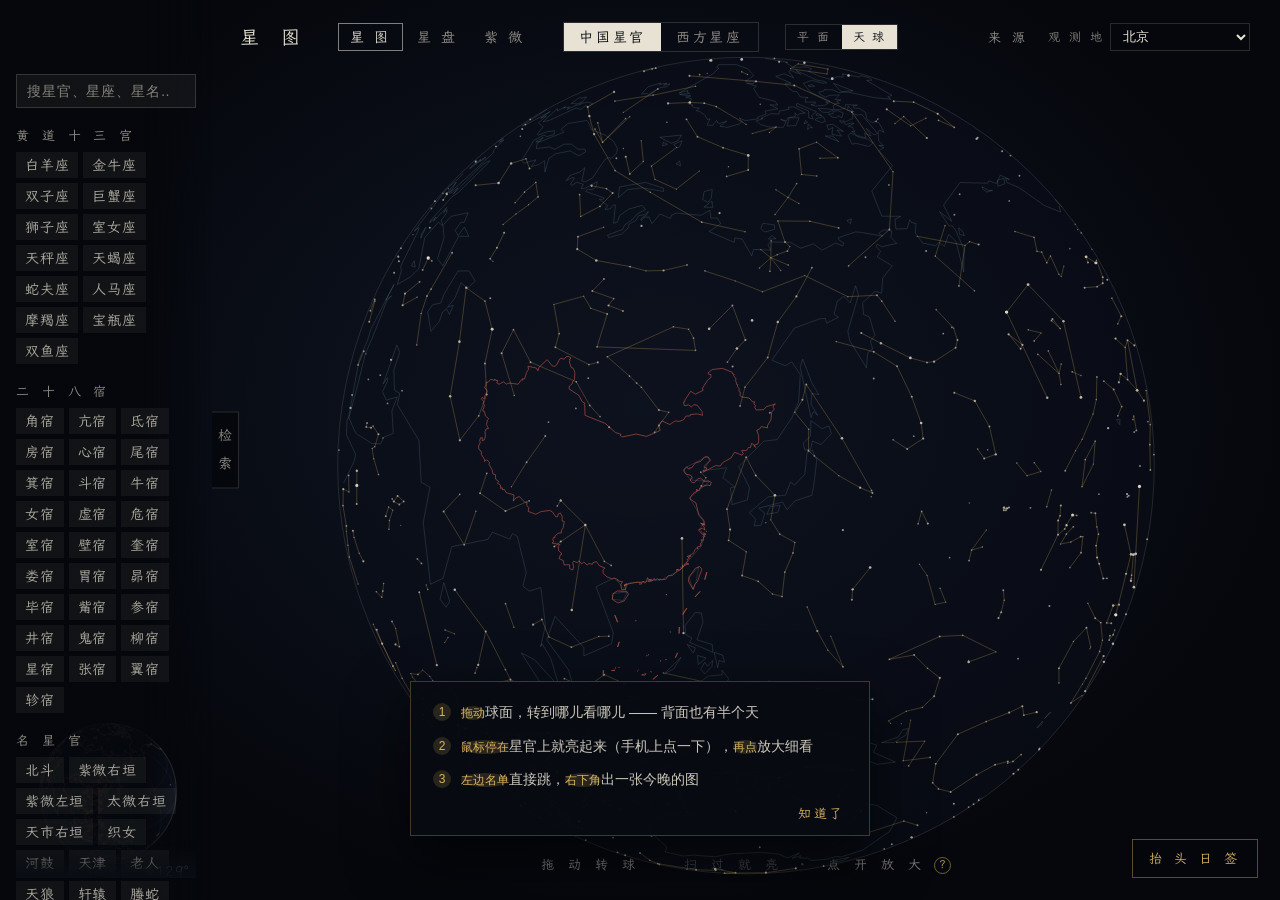
==== commit d93fbf76: "fix: 星点提亮到全员达标；两轮迭代把「不知道怎么操作」拆成可测的几件事 ## 一、「星星太暗」是缺陷，不是口味  量的（相对 #0a0d14 底，无障碍对非文字图形的下限 3:1）： · 直径：1" ====
--- a/web/index.html
+++ b/web/index.html
@@ -9,7 +9,7 @@
 <meta property="og:image" content="https://hoongyu.github.io/xingtu/card.png">
 <meta name="twitter:card" content="summary_large_image">
 <title>星图 · 中国星官</title>
-<link rel="stylesheet" href="engine.css?v=c5766704">
+<link rel="stylesheet" href="engine.css?v=95b9d48c">
 <div id="bar">
   <div id="title">星 图</div>
   <!-- 概念星图暂时从导航里撤下（页面与数据都还在，web/concept.html）。
@@ -46,7 +46,7 @@
 </div>
 
 <script type="module">
-import { mount } from './engine.js?v=65e81b0f';
-import { CFG } from './sky.config.js?v=734645ff';
+import { mount } from './engine.js?v=04daa449';
+import { CFG } from './sky.config.js?v=9ba9c148';
 mount(CFG);
 </script>
--- a/web/engine.css
+++ b/web/engine.css
@@ -33,7 +33,7 @@
    源字体的 1.9%）。swap：字还没到时先用系统字显示，别让文字空着。 */
 @font-face{
   font-family:"LXGW WenKai Subset";
-  src:url('./wenkai-subset.woff2?v=c52773fa') format('woff2');
+  src:url('./wenkai-subset.woff2?v=509fa225') format('woff2');
   font-weight:400;font-style:normal;font-display:swap;
 }
 
@@ -51,9 +51,13 @@
    自己的亮度，否则会齐刷刷全亮成一片。 */
 .star{fill:var(--ink);opacity:var(--o,1);transition:fill .5s ease}
 .star.twinkle{animation:tw var(--dur) ease-in-out infinite;animation-delay:var(--del)}
+/* 闪烁只给最亮的 240 颗（见 engine.js 的 TWINKLE_MAX）。
+   落差原来是 .38：二等星闪到谷底只剩 2.21:1，比不闪的暗星还难看清。
+   闪烁不编码任何信息，它只是活气 —— 不该拿可见性去换。改成 .55，
+   二等星谷底 3.83:1，仍然看得出在闪。 */
 @keyframes tw{
   0%,100%{opacity:var(--o)}
-  50%    {opacity:calc(var(--o) * .38)}
+  50%    {opacity:calc(var(--o) * .55)}
 }
 .hit{fill:transparent;cursor:pointer}
 
@@ -101,7 +105,9 @@
 
 /* 星官被选中时，成员星点亮 */
 .star.member{fill:var(--gold)}
-.star.dimmed{opacity:.16 !important;animation:none}   /* 要能被看见并点中，才谈得上「点旁边的星跳过去」 */
+/* 缩进之后非成员星压暗。原来是 .16 —— 对比度 1.45:1，
+   而这一行的注释写着「要能被看见并点中」，它做不到。.42 是 3.4:1。 */
+.star.dimmed{opacity:.42 !important;animation:none}
 .link.other{opacity:0 !important}
 
 /* ── 星座插画 ───────────────────────────────────
@@ -276,12 +282,16 @@
 /* ── 来源面板 ───────────────────────────────────
    不是装饰。Free Art License 第 2.2 条要求分发时署名并指明原件出处，
    CC BY / CC BY-SA 同样要求署名。这一层是履行义务的地方，别删。 */
-#srcbtn{
+/* 「怎 么 看」跟「来 源」同一套样式，并排放 —— 两个都是「想多知道一点」
+   的入口，长得一样就不用学第二遍。
+   说明只讲一次、关掉就再也调不回来，跟「不知道怎么操作」是同一件事。 */
+#howbtn,#srcbtn{
   font-family:var(--song);font-size:12.5px;letter-spacing:.24em;
   color:var(--ink-dim);cursor:pointer;padding:5px 9px;
   border:1px solid transparent;transition:color .3s ease,border-color .3s ease;
 }
-#srcbtn:hover{color:var(--gold);border-color:rgba(217,180,95,.35)}
+#howbtn{margin-right:8px;border-color:rgba(217,180,95,.22)}
+#howbtn:hover,#srcbtn:hover{color:var(--gold);border-color:rgba(217,180,95,.35)}
 #src{
   position:fixed;inset:0;z-index:60;display:flex;align-items:center;
   justify-content:center;background:rgba(3,5,9,.82);
@@ -500,6 +510,20 @@
   font-family:var(--song);font-size:12.5px;letter-spacing:.36em;color:var(--ink-quiet);
   transition:opacity .4s ease;pointer-events:none;
 }
+/* 这行提示本身可以点，点了把三行说明再放一遍。
+   说明只在头一回出现、关掉就再也调不回来 —— 那跟「不知道怎么操作」
+   是同一件事。后面那个问号是**唯一**说得清「这儿还能点」的记号：
+   一行居中的小字，不加记号谁也不会去点它。 */
+#hint.askable{pointer-events:auto;cursor:pointer}
+#hint.askable::after{
+  content:'?';display:inline-block;margin-left:.7em;width:1.35em;height:1.35em;
+  line-height:1.3em;letter-spacing:0;border:1px solid rgba(217,180,95,.5);
+  border-radius:50%;color:var(--gold);font-size:11px;vertical-align:1px;
+  transition:background .25s ease,color .25s ease;
+}
+#hint.askable:hover{color:var(--ink-dim)}
+#hint.askable:hover::after{background:var(--gold);color:var(--void)}
+#hint.askable:focus-visible{outline:1px solid var(--gold);outline-offset:6px}
 body:not(.rail-off) #bar{padding-left:240px}
 body:not(.rail-off) #panel{padding-left:242px}
 body:not(.rail-off) #hint{padding-left:212px}
@@ -551,7 +575,7 @@
   #nav a{font-size:12.5px;padding:4px 8px;letter-spacing:.12em}
   .seg button{font-size:12.5px;padding:5px 10px;letter-spacing:.12em}
   #where{gap:6px;font-size:12px}
-  #srcbtn{font-size:12px;padding:5px 8px;letter-spacing:.16em;
+  #howbtn,#srcbtn{font-size:12px;padding:5px 8px;letter-spacing:.16em;
     border-color:var(--ink-quiet)}
 
   /* 后退键：桌面在左上，手机上挪到顶栏底下，别压着标题 */
@@ -573,6 +597,7 @@
   /* 提示语让开底部那排键 */
   #hint{bottom:calc(72px + env(safe-area-inset-bottom));font-size:12px;
     letter-spacing:.2em;padding:0 12px}
+
 
   /* 来源面板铺满 —— 手机上居中小窗只会两边留白、中间挤 */
   #src .box{
@@ -630,10 +655,15 @@
 
 /* ── 头一回来的三行说明 ───────────────────────────
    点一下就走，记在 localStorage，之后不再出现。 */
+/* 宽度必须写死，不能用 max-width。
+   position:fixed 配 left:50% 而宽度自适应时，可用宽度只剩「50% 到右边缘」——
+   375 的屏上就是 187.5px，max-width:min(460px,88vw)=330 根本够不着。
+   实测手机上这个框被挤成 188 宽、三行折成 289 高。
+   桌面上可用宽有 720，所以一直没暴露。写死 width 就不再是收缩到适应。 */
 #firstrun{
   position:fixed;left:50%;bottom:64px;transform:translate(-50%,14px);z-index:45;
   background:rgba(8,11,18,.97);border:1px solid rgba(217,180,95,.28);
-  padding:18px 22px 14px;max-width:min(460px,88vw);
+  padding:18px 22px 14px;width:min(460px,88vw);
   box-shadow:0 22px 60px rgba(0,0,0,.65);
   opacity:0;pointer-events:none;transition:opacity .5s var(--ease),transform .5s var(--ease);
 }
@@ -643,6 +673,7 @@
   display:flex;gap:10px;font-size:14px;line-height:1.8;
   color:rgba(232,226,212,.88);margin-bottom:8px;
 }
+#firstrun .fl span b{color:var(--gold);font-weight:400}
 #firstrun .fl b{
   flex:none;width:18px;height:18px;margin-top:3px;border-radius:50%;
   background:rgba(217,180,95,.16);color:var(--gold);font-weight:400;
@@ -656,7 +687,11 @@
 
 @media (max-width: 820px){
   #pguide{font-size:13px}
-  #firstrun{bottom:calc(72px + env(safe-area-inset-bottom));padding:16px 16px 12px}
+  /* 让开底部那一摞：日签按钮 707–746、底行 723–740、侧栏拉手 756–798（375×812 实测）。
+     原来是 72px，说明框正压在它们上面 —— 头一回来的人第一眼看到的
+     就是三样东西叠在一起。 */
+  #firstrun{bottom:calc(122px + env(safe-area-inset-bottom));padding:15px 16px 11px}
+  #firstrun .fl{font-size:13.5px;line-height:1.7;margin-bottom:6px}
   #firstrun .fl{font-size:14.5px}
   #firstrun .fx{padding:8px 2px 2px;font-size:14.5px}
 }
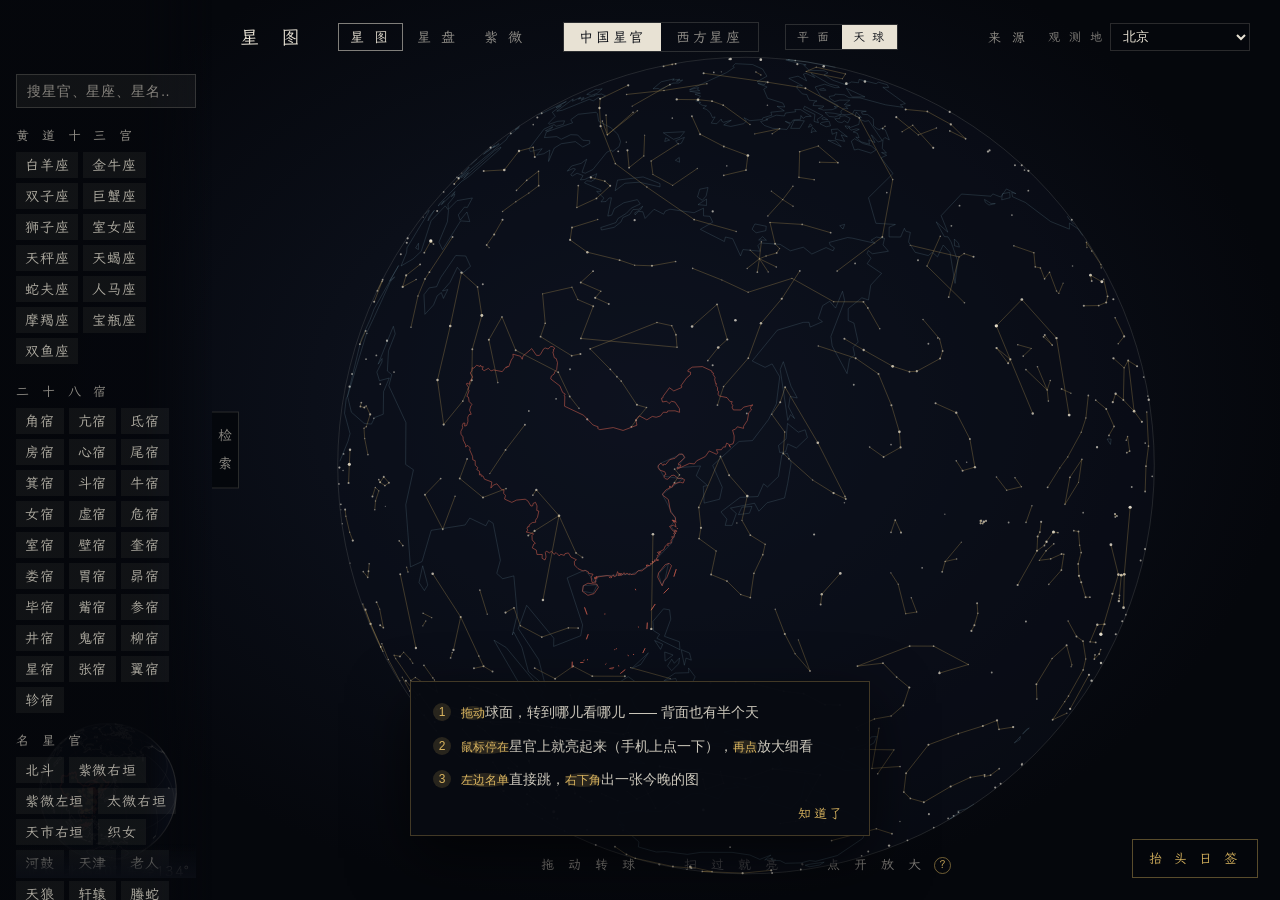
==== commit 48a1f8d5: "fix: 天球上点不开星官——两处都是我上一轮引入的 反馈：「天球那个界面似乎不能点击放大」。查下来两个原因，都是我加的。  一、判「点」还是「拖」的门槛太紧。 上一轮我在 bindSpin 里加了「" ====
--- a/web/index.html
+++ b/web/index.html
@@ -9,7 +9,7 @@
 <meta property="og:image" content="https://hoongyu.github.io/xingtu/card.png">
 <meta name="twitter:card" content="summary_large_image">
 <title>星图 · 中国星官</title>
-<link rel="stylesheet" href="engine.css?v=95b9d48c">
+<link rel="stylesheet" href="engine.css?v=d7a1ee1c">
 <div id="bar">
   <div id="title">星 图</div>
   <!-- 概念星图暂时从导航里撤下（页面与数据都还在，web/concept.html）。
@@ -46,7 +46,7 @@
 </div>
 
 <script type="module">
-import { mount } from './engine.js?v=04daa449';
+import { mount } from './engine.js?v=81df13f9';
 import { CFG } from './sky.config.js?v=9ba9c148';
 mount(CFG);
 </script>
--- a/web/engine.css
+++ b/web/engine.css
@@ -33,7 +33,7 @@
    源字体的 1.9%）。swap：字还没到时先用系统字显示，别让文字空着。 */
 @font-face{
   font-family:"LXGW WenKai Subset";
-  src:url('./wenkai-subset.woff2?v=509fa225') format('woff2');
+  src:url('./wenkai-subset.woff2?v=08830b8b') format('woff2');
   font-weight:400;font-style:normal;font-display:swap;
 }
 
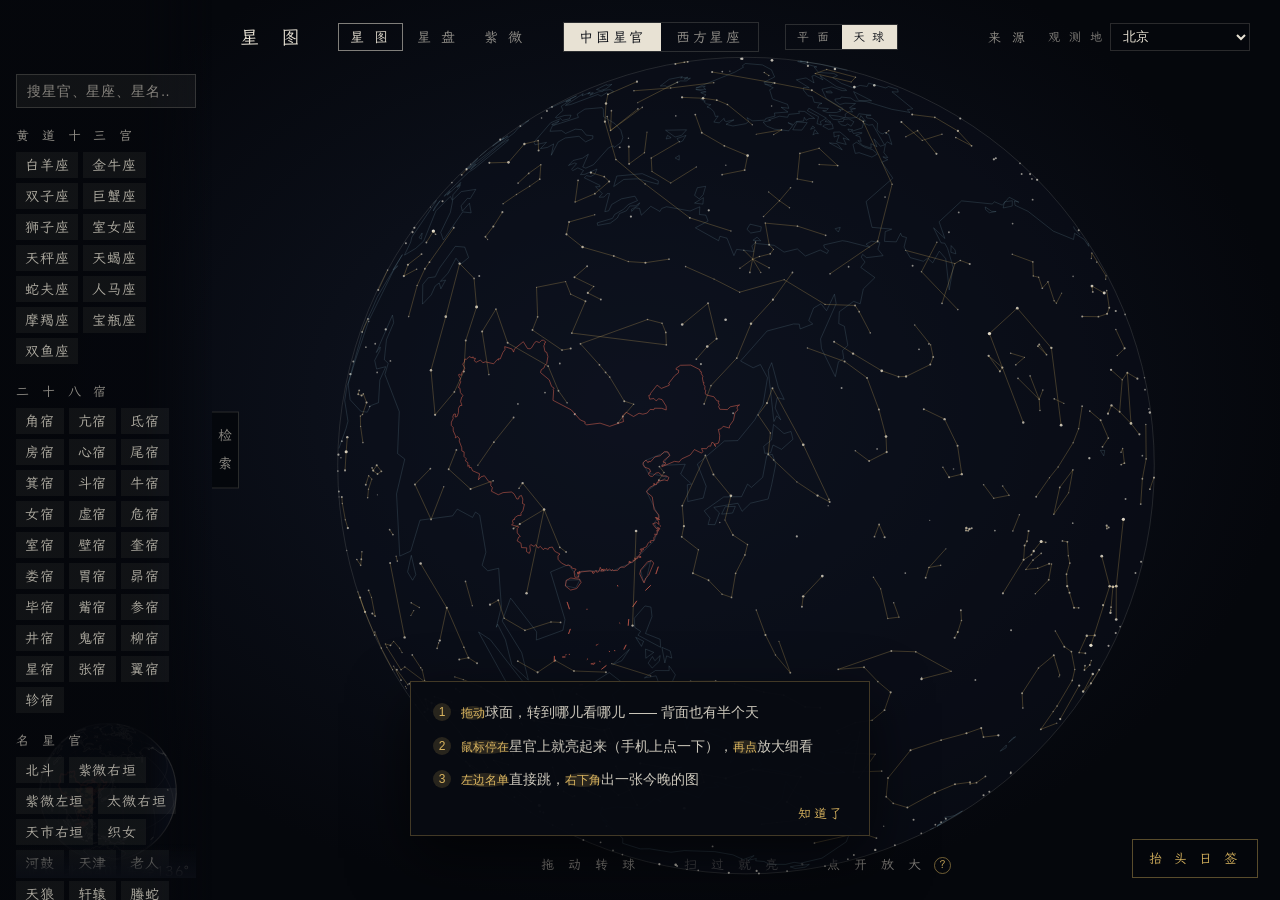
==== commit 0c7f1b33: "feat: 日签给出对照面、滚轮选日子、转发；从星盘紫微可带着日期过来 ## 转发：先说清楚能做到哪儿  **微信内置浏览器里，网页无法主动唤起分享面板。** 微信早就取消了这个能力。 官方唯一的路是" ====
--- a/web/index.html
+++ b/web/index.html
@@ -9,7 +9,7 @@
 <meta property="og:image" content="https://hoongyu.github.io/xingtu/card.png">
 <meta name="twitter:card" content="summary_large_image">
 <title>星图 · 中国星官</title>
-<link rel="stylesheet" href="engine.css?v=d7a1ee1c">
+<link rel="stylesheet" href="engine.css?v=0f77b197">
 <div id="bar">
   <div id="title">星 图</div>
   <!-- 概念星图暂时从导航里撤下（页面与数据都还在，web/concept.html）。
@@ -46,7 +46,7 @@
 </div>
 
 <script type="module">
-import { mount } from './engine.js?v=81df13f9';
+import { mount } from './engine.js?v=4ea01172';
 import { CFG } from './sky.config.js?v=9ba9c148';
 mount(CFG);
 </script>
--- a/web/engine.css
+++ b/web/engine.css
@@ -33,7 +33,7 @@
    源字体的 1.9%）。swap：字还没到时先用系统字显示，别让文字空着。 */
 @font-face{
   font-family:"LXGW WenKai Subset";
-  src:url('./wenkai-subset.woff2?v=08830b8b') format('woff2');
+  src:url('./wenkai-subset.woff2?v=205732e5') format('woff2');
   font-weight:400;font-style:normal;font-display:swap;
 }
 
@@ -419,7 +419,57 @@
   font-family:var(--song);font-size:12px;letter-spacing:.2em;color:var(--gold)}
 .cmhome[hidden]{display:none}
 
-.cardbar{display:flex;align-items:center;gap:14px;margin-top:16px;justify-content:center}
+/* ── 日签的视觉指引：这张卡是拿来对照的 ──────────────
+   一张「今晚的天」自己说不出什么，得有个对照面 ——
+   你出生那天头顶是什么样，今晚又是什么样。所以两个锚点摆在轴下面。 */
+.cardguide{margin-top:10px;font-family:var(--song);font-size:12.5px;
+  letter-spacing:.16em;color:var(--ink-quiet);text-align:center}
+.cardanchor{display:flex;flex-wrap:wrap;gap:8px;justify-content:center;margin-top:9px}
+.canch{background:none;border:1px solid rgba(232,226,212,.22);color:var(--ink-dim);
+  font-family:var(--song);font-size:12.5px;letter-spacing:.2em;
+  padding:6px 13px 6px 16px;cursor:pointer;transition:color .25s,border-color .25s}
+.canch:hover{color:var(--gold);border-color:rgba(217,180,95,.5)}
+.canch.on{color:var(--void);background:var(--gold);border-color:var(--gold)}
+.canch-pick{border-style:dashed}
+.cardlink{font-size:12px;color:var(--gold);text-decoration:none;align-self:center;
+  border-bottom:1px solid rgba(217,180,95,.35)}
+
+/* ── 滚轮选日期 ────────────────────────────────────
+   五行高（5×34=170），第三行是选中位。上下各垫两格空的，
+   头一项和末一项才能滚到中间那条线上 —— card.js 里的
+   scrollTop = i×34 正是按这个几何来的，改高度就要一起改。
+   不用 <input type="date">：各家长相差太远，微信里唤起的是系统面板，
+   整页的语气当场断掉。这张卡通篇竖排小字与朱印，日期控件也该是同一套。 */
+.cwbox{max-height:0;overflow:hidden;transition:max-height .32s var(--ease)}
+.cwbox.on{max-height:210px}
+.cwheel{position:relative;display:flex;gap:6px;height:170px;margin-top:12px}
+.cwcol{flex:1;overflow-y:auto;scroll-snap-type:y mandatory;
+  scrollbar-width:none;-ms-overflow-style:none;text-align:center}
+.cwcol::-webkit-scrollbar{display:none}
+/* 必须是 center：card.js 里 scrollTop = i×34 是按「把第 i 项摆到
+   中间那条线上」推的（上下各两格空垫 + 五行高）。写 start 的话浏览器会把
+   条目顶边贴到容器顶边，跟这个算式差整整两格 —— 实测设 2 月落到 3 月。 */
+.cwit{height:34px;line-height:34px;scroll-snap-align:center;
+  font-family:var(--song);font-size:14px;letter-spacing:.08em;
+  color:var(--ink-quiet);cursor:pointer}
+.cwit.off{opacity:.28}
+.cwpad{height:34px}
+.cwline{position:absolute;left:0;right:0;top:68px;height:34px;pointer-events:none;
+  border-top:1px solid rgba(217,180,95,.35);border-bottom:1px solid rgba(217,180,95,.35)}
+
+/* ── 转发 ──────────────────────────────────────────
+   微信里网页唤不起分享面板（见 card.js 的说明），所以这个按钮在微信里
+   不是失效，而是改说那条真正走得通的路。旁边这行字就是干这个的。 */
+.cardshare{background:none;border:1px solid rgba(217,180,95,.55);color:var(--gold);
+  font-family:var(--song);font-size:14px;letter-spacing:.3em;
+  padding:10px 22px 10px 25px;cursor:pointer;transition:background .25s,color .25s}
+.cardshare:hover{background:var(--gold);color:var(--void)}
+.cardnote{flex-basis:100%;text-align:center;font-size:12px;line-height:1.7;
+  color:var(--ink-quiet);max-height:0;overflow:hidden;transition:max-height .3s ease}
+.cardnote.on{max-height:80px;margin-top:4px}
+
+.cardbar{display:flex;align-items:center;gap:14px;margin-top:16px;
+  justify-content:center;flex-wrap:wrap}
 .cardsave{font-family:var(--song);font-size:14px;letter-spacing:.3em;
   color:var(--void);background:var(--gold);padding:11px 26px;text-decoration:none}
 .cardtip{font-size:12px;color:var(--ink-quiet)}
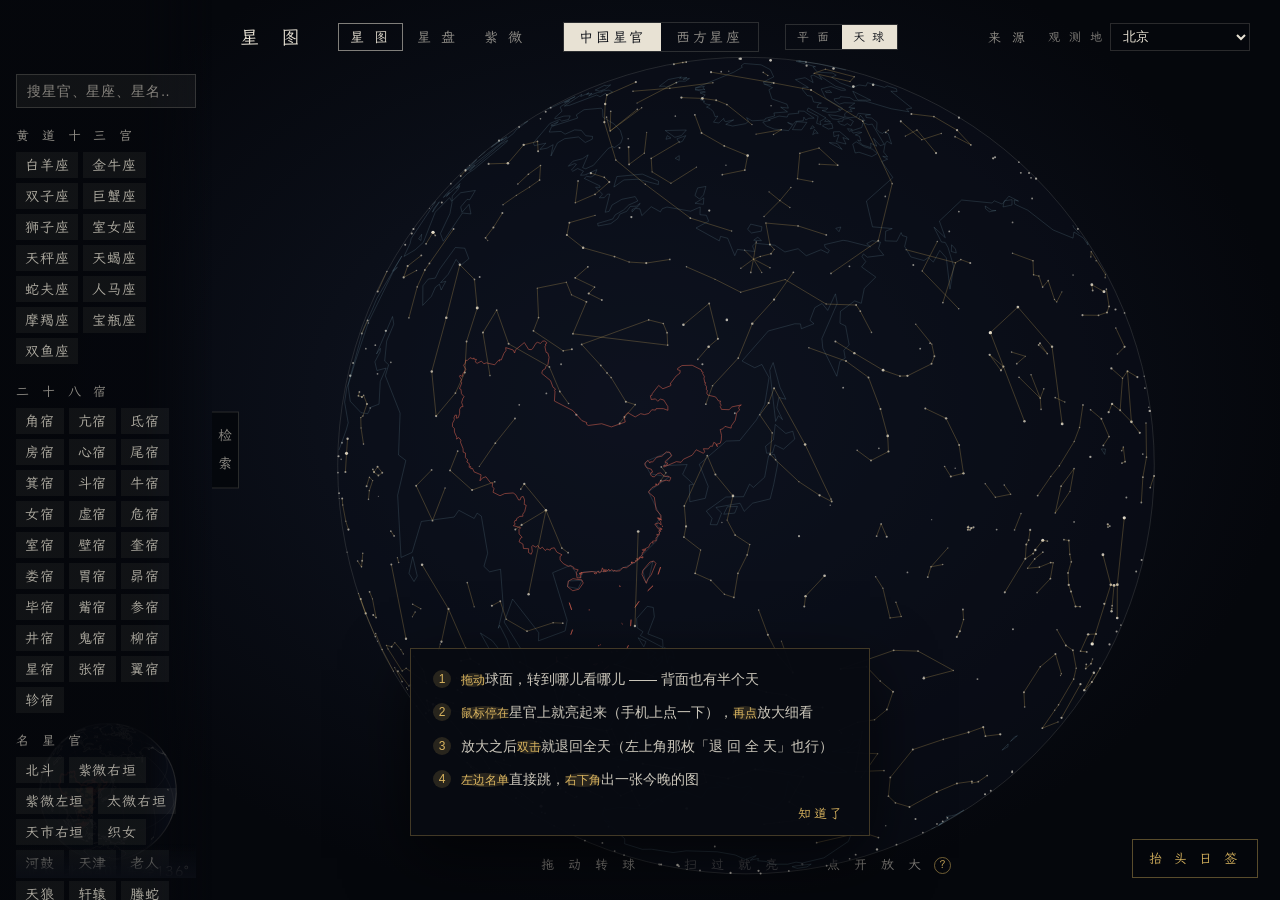
==== commit 9bb35d99: "change: 转发改成一句醒目的话，不是按钮；双击退回全天 ## 一、转发不做按钮，做一句话  上一版按能力分支：能唤起 navigator.share 就唤起，不能就弹一句说明。 可**微信是这个" ====
--- a/web/index.html
+++ b/web/index.html
@@ -9,7 +9,7 @@
 <meta property="og:image" content="https://hoongyu.github.io/xingtu/card.png">
 <meta name="twitter:card" content="summary_large_image">
 <title>星图 · 中国星官</title>
-<link rel="stylesheet" href="engine.css?v=0f77b197">
+<link rel="stylesheet" href="engine.css?v=69ba48ec">
 <div id="bar">
   <div id="title">星 图</div>
   <!-- 概念星图暂时从导航里撤下（页面与数据都还在，web/concept.html）。
@@ -46,7 +46,7 @@
 </div>
 
 <script type="module">
-import { mount } from './engine.js?v=4ea01172';
-import { CFG } from './sky.config.js?v=9ba9c148';
+import { mount } from './engine.js?v=f9b5d493';
+import { CFG } from './sky.config.js?v=ace94b92';
 mount(CFG);
 </script>
--- a/web/engine.css
+++ b/web/engine.css
@@ -457,22 +457,22 @@
 .cwline{position:absolute;left:0;right:0;top:68px;height:34px;pointer-events:none;
   border-top:1px solid rgba(217,180,95,.35);border-bottom:1px solid rgba(217,180,95,.35)}
 
-/* ── 转发 ──────────────────────────────────────────
-   微信里网页唤不起分享面板（见 card.js 的说明），所以这个按钮在微信里
-   不是失效，而是改说那条真正走得通的路。旁边这行字就是干这个的。 */
-.cardshare{background:none;border:1px solid rgba(217,180,95,.55);color:var(--gold);
-  font-family:var(--song);font-size:14px;letter-spacing:.3em;
-  padding:10px 22px 10px 25px;cursor:pointer;transition:background .25s,color .25s}
-.cardshare:hover{background:var(--gold);color:var(--void)}
-.cardnote{flex-basis:100%;text-align:center;font-size:12px;line-height:1.7;
-  color:var(--ink-quiet);max-height:0;overflow:hidden;transition:max-height .3s ease}
-.cardnote.on{max-height:80px;margin-top:4px}
+/* ── 转发：一句话，不是按钮 ─────────────────────────
+   微信里网页唤不起分享面板（理由见 card.js），一个多数时候点了只弹一句
+   说明的按钮，不如一开始就把那句说明摆出来 —— 而且要摆得看得见。
+   所以给它朱线、给它加粗、给它足够的留白：它是这一屏上仅次于图的东西。 */
+.cardshare-tip{
+  margin-top:14px;padding:11px 14px 11px 17px;text-align:center;
+  font-family:var(--song);font-size:13.5px;line-height:1.8;letter-spacing:.1em;
+  color:var(--ink-dim);border:1px solid rgba(212,97,79,.42);
+  background:rgba(212,97,79,.07);
+}
+.cardshare-tip b{color:var(--zhu);font-weight:400;letter-spacing:.18em}
 
 .cardbar{display:flex;align-items:center;gap:14px;margin-top:16px;
   justify-content:center;flex-wrap:wrap}
 .cardsave{font-family:var(--song);font-size:14px;letter-spacing:.3em;
   color:var(--void);background:var(--gold);padding:11px 26px;text-decoration:none}
-.cardtip{font-size:12px;color:var(--ink-quiet)}
 #cardwait{text-align:center;color:var(--ink-dim);font-size:14px;padding:60px 0;
   font-family:var(--song);letter-spacing:.2em}
 @media (max-width:820px){
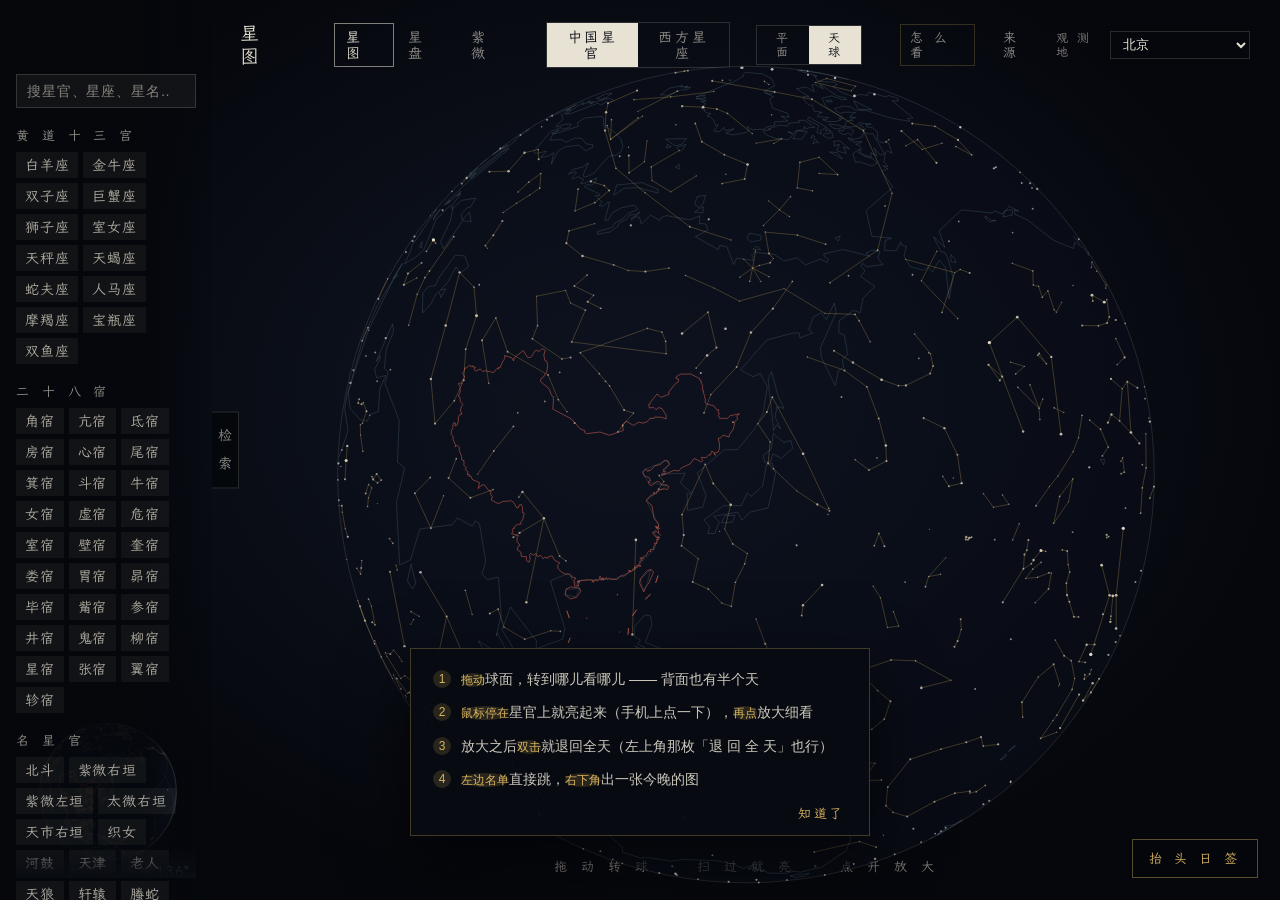
==== commit d4535f54: "fix: 四轮界面自查，最大的一条是键盘完全走不通 每一轮都先量再改，量不到就不改。  ## 第一轮：键盘  全站只有三条 :focus 规则（其中两条还是前几轮刚加的）， **十四个元素能 Tab " ====
--- a/web/index.html
+++ b/web/index.html
@@ -9,7 +9,7 @@
 <meta property="og:image" content="https://hoongyu.github.io/xingtu/card.png">
 <meta name="twitter:card" content="summary_large_image">
 <title>星图 · 中国星官</title>
-<link rel="stylesheet" href="engine.css?v=69ba48ec">
+<link rel="stylesheet" href="engine.css?v=e3af9a19">
 <div id="bar">
   <div id="title">星 图</div>
   <!-- 概念星图暂时从导航里撤下（页面与数据都还在，web/concept.html）。
@@ -19,6 +19,10 @@
   <div class="seg"></div>
   <div id="where">
     <span id="lost"></span>
+    <!-- 跟星盘那页同一枚。原来这一页把「再看一遍说明」挂在底部提示行后面
+         那个小问号上，手机上只有 17 像素高，拇指够不着；而把整条 375 宽的
+         横带做成可点，又会吞掉星图上的点击。放到顶栏，两头都解决。 -->
+    <div id="howbtn" title="再看一遍怎么操作">怎 么 看</div>
     <div id="srcbtn">来 源</div>
     <select id="site"></select>
   </div>
@@ -46,7 +50,7 @@
 </div>
 
 <script type="module">
-import { mount } from './engine.js?v=f9b5d493';
+import { mount } from './engine.js?v=5a4e80c9';
 import { CFG } from './sky.config.js?v=ace94b92';
 mount(CFG);
 </script>
--- a/web/engine.css
+++ b/web/engine.css
@@ -33,7 +33,7 @@
    源字体的 1.9%）。swap：字还没到时先用系统字显示，别让文字空着。 */
 @font-face{
   font-family:"LXGW WenKai Subset";
-  src:url('./wenkai-subset.woff2?v=205732e5') format('woff2');
+  src:url('./wenkai-subset.woff2?v=e1c4c981') format('woff2');
   font-weight:400;font-style:normal;font-display:swap;
 }
 
@@ -241,6 +241,18 @@
   letter-spacing:.06em;outline:none;transition:border-color .3s ease;
 }
 #q:focus{border-color:rgba(217,180,95,.5)}
+
+/* ── 焦点看得见 ────────────────────────────────────
+   全站原来只有三条 :focus 规则，也就是说键盘走到哪儿基本看不出来。
+   一条通则解决：**只在键盘操作时画**（:focus-visible，鼠标点击不画），
+   金色细线加两像素外扩，跟这个站别的强调一致。
+   放在这里而不是各控件里 —— 以后新加的控件自动就有。 */
+:where(a, button, select, input, textarea, [tabindex], [role="button"]):focus-visible{
+  outline:2px solid var(--gold);
+  outline-offset:2px;
+}
+/* 星图上的星与连线是 SVG，外扩画不出来，改成描一圈 */
+:where(#sky .linkhit, #sky .hit):focus-visible{outline:none;stroke:var(--gold)}
 #q::placeholder{color:var(--ink-quiet)}
 
 .railsec{margin-top:20px}
@@ -560,20 +572,6 @@
   font-family:var(--song);font-size:12.5px;letter-spacing:.36em;color:var(--ink-quiet);
   transition:opacity .4s ease;pointer-events:none;
 }
-/* 这行提示本身可以点，点了把三行说明再放一遍。
-   说明只在头一回出现、关掉就再也调不回来 —— 那跟「不知道怎么操作」
-   是同一件事。后面那个问号是**唯一**说得清「这儿还能点」的记号：
-   一行居中的小字，不加记号谁也不会去点它。 */
-#hint.askable{pointer-events:auto;cursor:pointer}
-#hint.askable::after{
-  content:'?';display:inline-block;margin-left:.7em;width:1.35em;height:1.35em;
-  line-height:1.3em;letter-spacing:0;border:1px solid rgba(217,180,95,.5);
-  border-radius:50%;color:var(--gold);font-size:11px;vertical-align:1px;
-  transition:background .25s ease,color .25s ease;
-}
-#hint.askable:hover{color:var(--ink-dim)}
-#hint.askable:hover::after{background:var(--gold);color:var(--void)}
-#hint.askable:focus-visible{outline:1px solid var(--gold);outline-offset:6px}
 body:not(.rail-off) #bar{padding-left:240px}
 body:not(.rail-off) #panel{padding-left:242px}
 body:not(.rail-off) #hint{padding-left:212px}
@@ -625,7 +623,33 @@
   #nav a{font-size:12.5px;padding:4px 8px;letter-spacing:.12em}
   .seg button{font-size:12.5px;padding:5px 10px;letter-spacing:.12em}
   #where{gap:6px;font-size:12px}
-  #howbtn,#srcbtn{font-size:12px;padding:5px 8px;letter-spacing:.16em;
+  /* ── 手指点得准的下限 ────────────────────────────
+     实测这一屏上顶栏导航与分段控件只有 25 高、星官钮 32、
+     弹层的「关」30×24。最要紧的是那两个「关」：卡住的时候它是出口，
+     它们按 44 走（Apple 的下限，也是 WCAG 2.5.5）。
+
+     一度为了省顶栏高度把它们降到 40，理由是「顶栏从 120 涨到 172，
+     天球只剩 340 宽」。**那个理由是错的**：竖屏手机上球由**宽度**限死
+     （min(375,812)=375），顶栏高矮根本不影响球的大小。实测球占 256–596，
+     可用带 166–686，上下各富余 90 像素，既没缩小也没被裁。
+     降到 40 换来六像素顶栏高度和零收益，所以改回 44。
+     星官钮仍用 40：六十来枚全按 44 会把侧栏拉长将近一半，
+     而它是横向排开的，40 已经过了拇指的准头线。 */
+  #nav a,#bar .seg button,.viewseg button{min-height:44px;display:flex;
+    align-items:center;justify-content:center}
+  .chip{min-height:40px;display:flex;align-items:center}
+
+  /* 顶栏左上角那个「星 图」跟 nav 里当前那一项是同一个词，隔十个像素
+     出现两次。桌面上宽裕，手机上它白占一行的高度。nav 的 .cur 已经
+     说清在哪一页了，这儿藏掉。 */
+  #bar #title{display:none}
+  #srcclose,#close,#cardclose{min-width:44px;min-height:44px;display:flex;
+    align-items:center;justify-content:center}
+  #where select{min-height:44px}
+
+  #back,#railtoggle{min-height:44px}
+  #howbtn,#srcbtn{font-size:12px;padding:5px 8px;letter-spacing:.16em;min-height:44px;
+    display:flex;align-items:center;
     border-color:var(--ink-quiet)}
 
   /* 后退键：桌面在左上，手机上挪到顶栏底下，别压着标题 */
@@ -645,7 +669,10 @@
   #close{right:14px;top:14px;padding:4px 6px}
 
   /* 提示语让开底部那排键 */
-  #hint{bottom:calc(72px + env(safe-area-inset-bottom));font-size:12px;
+  /* 底部这一摞原来是叠着的：日签按钮 707–746、提示行 723–740，
+     实测按钮把提示的末尾三个字盖掉 84×12 像素。
+     从下往上重排一遍：安全区、检索拉手、日签按钮、提示行、说明框。 */
+  #hint{bottom:calc(112px + env(safe-area-inset-bottom));font-size:12px;
     letter-spacing:.2em;padding:0 12px}
 
 
@@ -740,7 +767,7 @@
   /* 让开底部那一摞：日签按钮 707–746、底行 723–740、侧栏拉手 756–798（375×812 实测）。
      原来是 72px，说明框正压在它们上面 —— 头一回来的人第一眼看到的
      就是三样东西叠在一起。 */
-  #firstrun{bottom:calc(122px + env(safe-area-inset-bottom));padding:15px 16px 11px}
+  #firstrun{bottom:calc(146px + env(safe-area-inset-bottom));padding:15px 16px 11px}
   #firstrun .fl{font-size:13.5px;line-height:1.7;margin-bottom:6px}
   #firstrun .fl{font-size:14.5px}
   #firstrun .fx{padding:8px 2px 2px;font-size:14.5px}
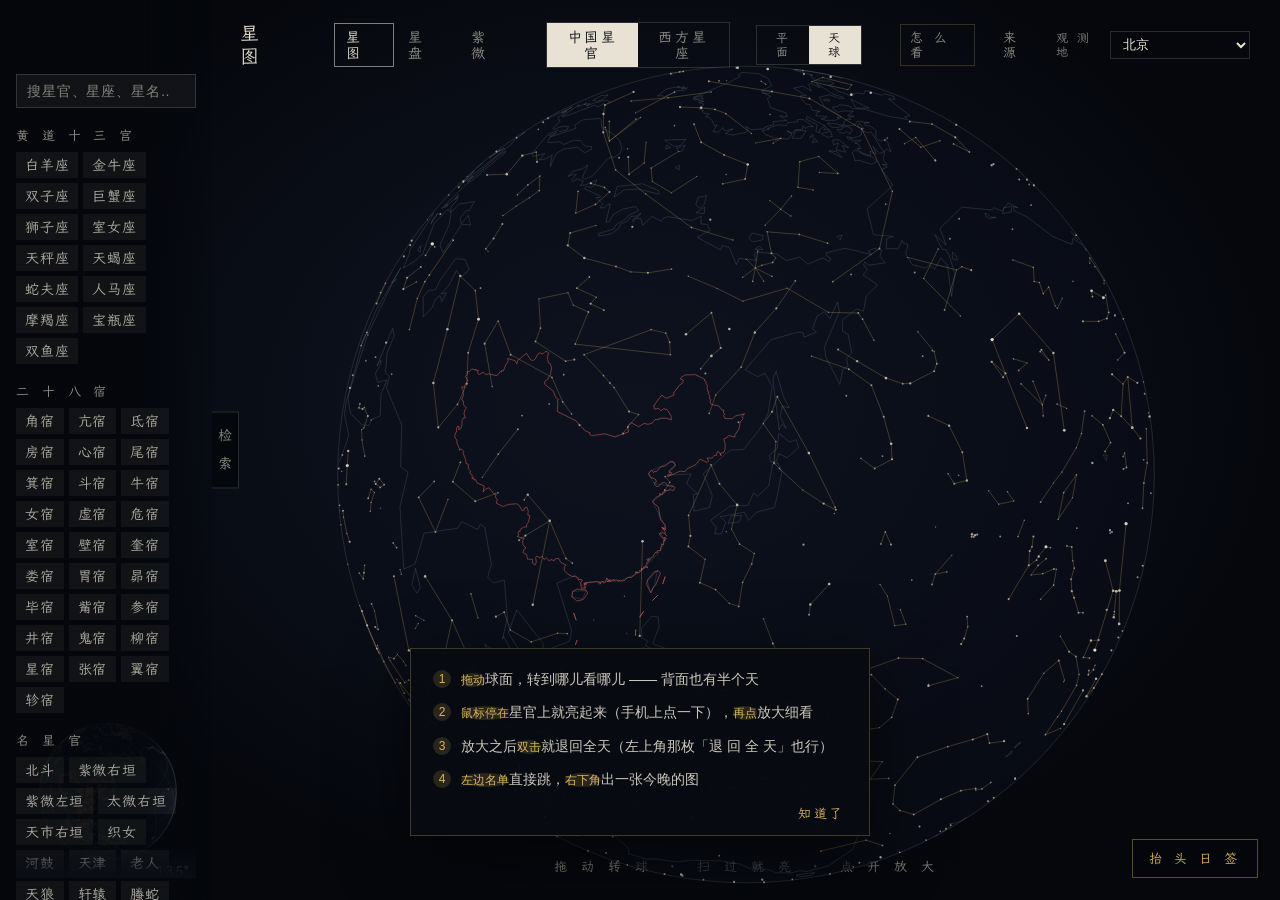
==== commit 20398dc6: "fix: 字体子集补一个字（上一条提交漏了重裁） 上一条的验证脚本里 subset_font.py --check 是独立一行， 报了缺字「警」也没拦住后面的 commit。CI 那道闸门会抓到， 但" ====
--- a/web/index.html
+++ b/web/index.html
@@ -9,7 +9,7 @@
 <meta property="og:image" content="https://hoongyu.github.io/xingtu/card.png">
 <meta name="twitter:card" content="summary_large_image">
 <title>星图 · 中国星官</title>
-<link rel="stylesheet" href="engine.css?v=e3af9a19">
+<link rel="stylesheet" href="engine.css?v=9d83b41f">
 <div id="bar">
   <div id="title">星 图</div>
   <!-- 概念星图暂时从导航里撤下（页面与数据都还在，web/concept.html）。
--- a/web/engine.css
+++ b/web/engine.css
@@ -33,7 +33,7 @@
    源字体的 1.9%）。swap：字还没到时先用系统字显示，别让文字空着。 */
 @font-face{
   font-family:"LXGW WenKai Subset";
-  src:url('./wenkai-subset.woff2?v=e1c4c981') format('woff2');
+  src:url('./wenkai-subset.woff2?v=93f1822e') format('woff2');
   font-weight:400;font-style:normal;font-display:swap;
 }
 
